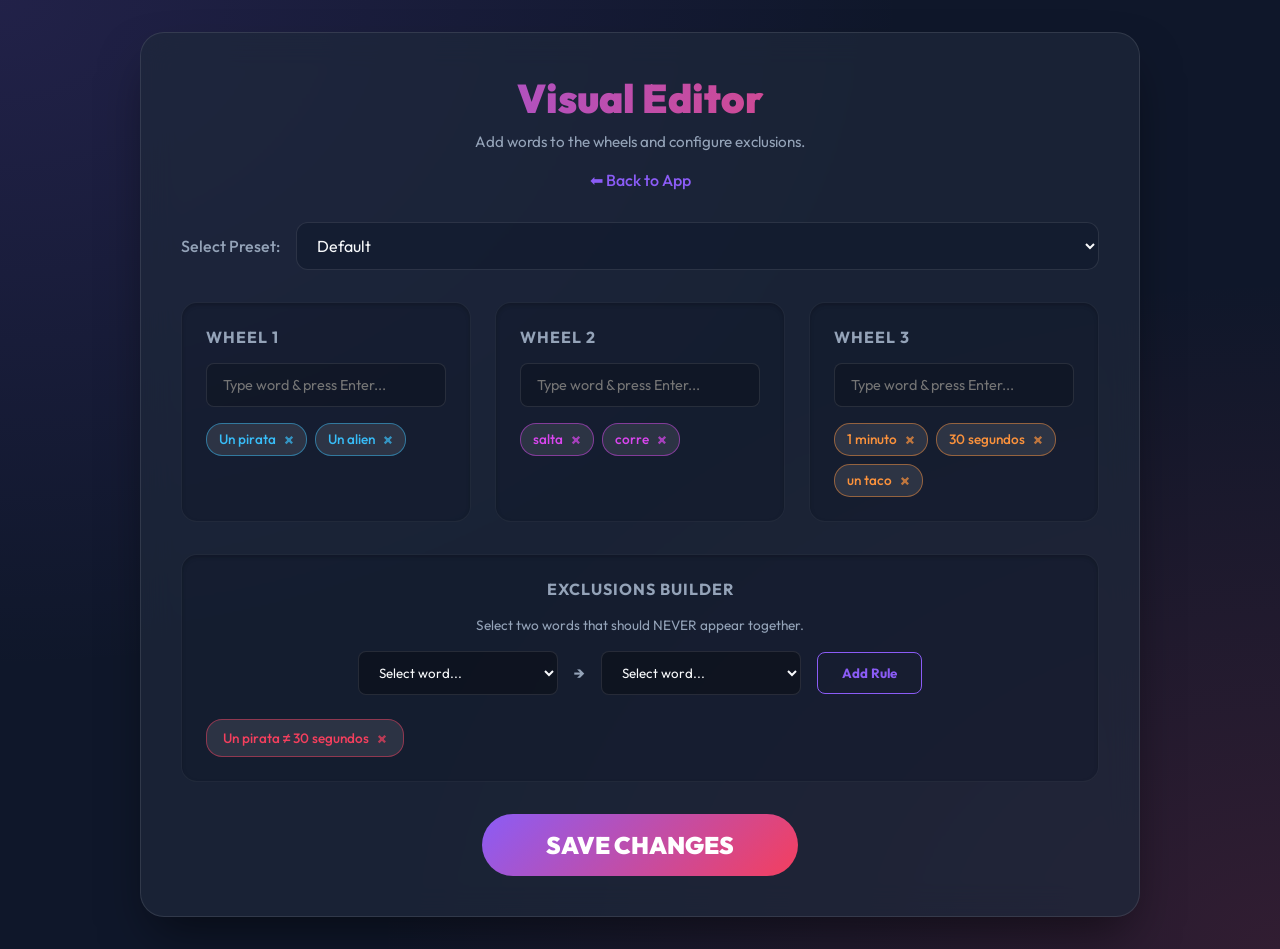
==== editor.html @ 590ff218 "Initial commit: PhraseWheelApp Web App conversion" ====
<!DOCTYPE html>
<html lang="en">
<head>
    <meta charset="UTF-8">
    <meta name="viewport" content="width=device-width, initial-scale=1.0">
    <title>Visual Editor - Spin Wheel App</title>
    <link rel="stylesheet" href="styles.css">
    <link href="https://fonts.googleapis.com/css2?family=Outfit:wght@300;500;700;900&display=swap" rel="stylesheet">
</head>
<body>
    <div class="app-container editor-container">
        <header>
            <h1>Visual Editor</h1>
            <p class="subtitle">Add words to the wheels and configure exclusions.</p>
            <a href="index.html" class="edit-link">⬅ Back to App</a>
        </header>

        <main>
            <div class="preset-selector" style="margin-bottom: 2rem;">
                <label for="editor-preset">Select Preset:</label>
                <select id="editor-preset">
                    <option value="default">Default</option>
                    <option value="preset1">Preset 1 (Masaje/Beso)</option>
                    <option value="preset2">Preset 2 (Posiciones)</option>
                </select>
            </div>
            
            <div class="editor-grid">
                <!-- Wheel 1 -->
                <div class="editor-box">
                    <h3>Wheel 1</h3>
                    <div class="chip-input-container">
                        <input type="text" id="input-w1" placeholder="Type word & press Enter..." class="chip-input">
                    </div>
                    <div class="chip-list" id="chips-w1"></div>
                </div>

                <!-- Wheel 2 -->
                <div class="editor-box">
                    <h3>Wheel 2</h3>
                    <div class="chip-input-container">
                        <input type="text" id="input-w2" placeholder="Type word & press Enter..." class="chip-input">
                    </div>
                    <div class="chip-list" id="chips-w2"></div>
                </div>

                <!-- Wheel 3 -->
                <div class="editor-box">
                    <h3>Wheel 3</h3>
                    <div class="chip-input-container">
                        <input type="text" id="input-w3" placeholder="Type word & press Enter..." class="chip-input">
                    </div>
                    <div class="chip-list" id="chips-w3"></div>
                </div>
            </div>

            <div class="editor-box exclusions-box">
                <h3>Exclusions Builder</h3>
                <p class="subtitle" style="font-size: 0.85rem; margin-bottom: 1rem;">Select two words that should NEVER appear together.</p>
                <div class="exclusion-controls">
                    <select id="exc-dropdown-1" class="exc-select">
                        <option value="">Select first word...</option>
                    </select>
                    <span class="exc-arrow">→</span>
                    <select id="exc-dropdown-2" class="exc-select">
                        <option value="">Select second word...</option>
                    </select>
                    <button id="add-exclusion-btn" class="btn-add">Add Rule</button>
                </div>
                <div class="chip-list" id="chips-exc" style="margin-top: 1.5rem;"></div>
            </div>
            
            <div style="display:flex; justify-content:center; align-items:center; flex-direction:column; margin-top: 2rem;">
                <button id="save-button" class="btn-spin" style="width: auto; padding: 1rem 4rem;">
                    <span class="btn-text">SAVE CHANGES</span>
                    <div class="btn-glow"></div>
                </button>
                <div id="save-message" class="hidden" style="color: #4ade80; text-align: center; margin-top: 1rem; font-weight: bold;">Saved successfully!</div>
            </div>
        </main>
    </div>

    <script src="editor.js"></script>
</body>
</html>
---- styles.css ----
:root {
    --bg-color: #0f172a;
    --card-bg: rgba(30, 41, 59, 0.7);
    --primary: #8b5cf6;
    --primary-hover: #7c3aed;
    --accent: #f43f5e;
    --text-main: #f8fafc;
    --text-muted: #94a3b8;
    --error: #ef4444;
}

* {
    margin: 0;
    padding: 0;
    box-sizing: border-box;
    font-family: "Outfit", sans-serif;
}

body {
    background-color: var(--bg-color);
    background-image: 
        radial-gradient(at 0% 0%, rgba(139, 92, 246, 0.15) 0px, transparent 50%),
        radial-gradient(at 100% 100%, rgba(244, 63, 94, 0.15) 0px, transparent 50%);
    color: var(--text-main);
    min-height: 100vh;
    display: flex;
    justify-content: center;
    align-items: center;
    padding: 2rem;
}

.app-container {
    width: 100%;
    max-width: 800px;
    background: var(--card-bg);
    backdrop-filter: blur(16px);
    -webkit-backdrop-filter: blur(16px);
    border: 1px solid rgba(255, 255, 255, 0.1);
    border-radius: 24px;
    padding: 2.5rem;
    box-shadow: 0 25px 50px -12px rgba(0, 0, 0, 0.5);
    display: flex;
    flex-direction: column;
    gap: 2rem;
}

header {
    text-align: center;
}

h1 {
    font-size: 2.5rem;
    font-weight: 900;
    background: linear-gradient(to right, var(--primary), var(--accent));
    -webkit-background-clip: text;
    -webkit-text-fill-color: transparent;
    margin-bottom: 0.5rem;
}

.subtitle {
    color: var(--text-muted);
    font-size: 0.95rem;
    line-height: 1.5;
}

.subtitle span {
    font-size: 0.85rem;
    opacity: 0.8;
}

.controls-section {
    display: flex;
    flex-direction: column;
    gap: 1rem;
}

.preset-selector {
    display: flex;
    align-items: center;
    gap: 1rem;
}

.preset-selector label {
    font-weight: 500;
    color: var(--text-muted);
}

.preset-selector select {
    flex: 1;
    background: rgba(15, 23, 42, 0.5);
    border: 1px solid rgba(255, 255, 255, 0.1);
    color: var(--text-main);
    padding: 0.75rem 1rem;
    border-radius: 12px;
    font-size: 1rem;
    outline: none;
    transition: border-color 0.3s ease;
    cursor: pointer;
}

.preset-selector select:focus {
    border-color: var(--primary);
}

textarea {
    width: 100%;
    height: 120px;
    background: rgba(15, 23, 42, 0.5);
    border: 1px solid rgba(255, 255, 255, 0.1);
    color: var(--text-main);
    padding: 1rem;
    border-radius: 12px;
    font-size: 1rem;
    resize: vertical;
    outline: none;
    transition: border-color 0.3s ease;
}

textarea:focus {
    border-color: var(--primary);
}

.error {
    color: var(--error);
    background: rgba(239, 68, 68, 0.1);
    padding: 0.75rem;
    border-radius: 8px;
    font-size: 0.9rem;
    text-align: center;
    font-weight: 500;
    border: 1px solid rgba(239, 68, 68, 0.2);
}

.hidden {
    display: none !important;
}

.wheels-container {
    display: flex;
    gap: 1rem;
    justify-content: space-between;
}

.wheel {
    flex: 1;
    height: 140px;
    background: linear-gradient(145deg, rgba(255,255,255,0.05), rgba(255,255,255,0.01));
    border: 1px solid rgba(255, 255, 255, 0.1);
    border-radius: 16px;
    display: flex;
    justify-content: center;
    align-items: center;
    position: relative;
    overflow: hidden;
    box-shadow: inset 0 4px 6px rgba(0, 0, 0, 0.2);
}

.wheel-content {
    font-size: 1.5rem;
    font-weight: 700;
    text-align: center;
    padding: 1rem;
    transition: transform 0.1s ease-out;
}

.blur {
    filter: blur(2px);
    opacity: 0.8;
}

.timer-section {
    text-align: center;
    min-height: 60px;
}

#timer-display {
    font-size: 3.5rem;
    font-weight: 900;
    color: var(--accent);
    text-shadow: 0 0 20px rgba(244, 63, 94, 0.4);
    font-variant-numeric: tabular-nums;
}

.btn-spin {
    position: relative;
    background: linear-gradient(135deg, var(--primary), var(--accent));
    color: white;
    border: none;
    padding: 1.25rem 3rem;
    font-size: 1.5rem;
    font-weight: 900;
    border-radius: 50px;
    cursor: pointer;
    overflow: hidden;
    transition: transform 0.2s ease, box-shadow 0.2s ease;
    width: 60%;
    margin: 0 auto;
    display: block;
}

.btn-spin:hover:not(:disabled) {
    transform: translateY(-2px);
    box-shadow: 0 10px 25px -5px rgba(139, 92, 246, 0.5);
}

.btn-spin:active:not(:disabled) {
    transform: translateY(1px);
}

.btn-spin:disabled {
    background: #334155;
    color: #94a3b8;
    cursor: not-allowed;
    transform: none;
    box-shadow: none;
}

/* Animations */
@keyframes pulse {
    0%, 100% { opacity: 1; transform: scale(1); }
    50% { opacity: 0.8; transform: scale(0.98); }
}

.timer-running {
    animation: pulse 2s infinite;
}

@media (max-width: 600px) {
    .wheels-container {
        flex-direction: column;
    }
    
    .wheel {
        height: 100px;
    }
    
    .btn-spin {
        width: 100%;
    }
    
    .app-container {
        padding: 1.5rem;
    }
    
    h1 {
        font-size: 2rem;
    }
}

.edit-link {
    display: inline-block;
    margin-top: 1rem;
    color: var(--primary);
    text-decoration: none;
    font-weight: 500;
    transition: color 0.3s ease;
}
.edit-link:hover {
    color: var(--primary-hover);
}


/* Visual Editor Styles */
.editor-container {
    max-width: 1000px;
}

.editor-grid {
    display: grid;
    grid-template-columns: repeat(3, 1fr);
    gap: 1.5rem;
    margin-bottom: 2rem;
}

.editor-box {
    background: rgba(15, 23, 42, 0.4);
    border: 1px solid rgba(255, 255, 255, 0.05);
    border-radius: 16px;
    padding: 1.5rem;
    box-shadow: inset 0 2px 4px rgba(0,0,0,0.2);
}

.editor-box h3 {
    margin-bottom: 1rem;
    color: var(--text-muted);
    font-size: 1rem;
    text-transform: uppercase;
    letter-spacing: 1px;
}

.chip-input-container {
    margin-bottom: 1rem;
}

.chip-input {
    width: 100%;
    background: rgba(0, 0, 0, 0.2);
    border: 1px solid rgba(255, 255, 255, 0.1);
    color: var(--text-main);
    padding: 0.75rem 1rem;
    border-radius: 8px;
    font-size: 0.9rem;
    outline: none;
    transition: border-color 0.3s;
}

.chip-input:focus {
    border-color: var(--primary);
}

.chip-list {
    display: flex;
    flex-wrap: wrap;
    gap: 0.5rem;
}

.chip {
    display: inline-flex;
    align-items: center;
    background: rgba(255, 255, 255, 0.1);
    padding: 0.25rem 0.75rem;
    border-radius: 16px;
    font-size: 0.85rem;
    font-weight: 500;
    border: 1px solid transparent;
}

.chip-w1 { border-color: rgba(56, 189, 248, 0.5); color: #38bdf8; }
.chip-w2 { border-color: rgba(217, 70, 239, 0.5); color: #d946ef; }
.chip-w3 { border-color: rgba(251, 146, 60, 0.5); color: #fb923c; }
.chip-exc { border-color: rgba(244, 63, 94, 0.5); color: #f43f5e; padding: 0.4rem 1rem; }

.chip-delete {
    margin-left: 0.5rem;
    cursor: pointer;
    opacity: 0.7;
    font-weight: bold;
    font-size: 1.1rem;
}

.chip-delete:hover {
    opacity: 1;
    color: white;
}

.exclusions-box {
    text-align: center;
}

.exclusion-controls {
    display: flex;
    justify-content: center;
    align-items: center;
    gap: 1rem;
    flex-wrap: wrap;
}

.exc-select {
    background: rgba(0, 0, 0, 0.3);
    border: 1px solid rgba(255, 255, 255, 0.1);
    color: var(--text-main);
    padding: 0.75rem 1rem;
    border-radius: 8px;
    outline: none;
    min-width: 200px;
}

.exc-arrow {
    color: var(--text-muted);
    font-weight: bold;
}

.btn-add {
    background: transparent;
    color: var(--primary);
    border: 1px solid var(--primary);
    padding: 0.75rem 1.5rem;
    border-radius: 8px;
    cursor: pointer;
    font-weight: bold;
    transition: all 0.2s;
}

.btn-add:hover {
    background: rgba(139, 92, 246, 0.2);
}

@media (max-width: 768px) {
    .editor-grid {
        grid-template-columns: 1fr;
    }
}
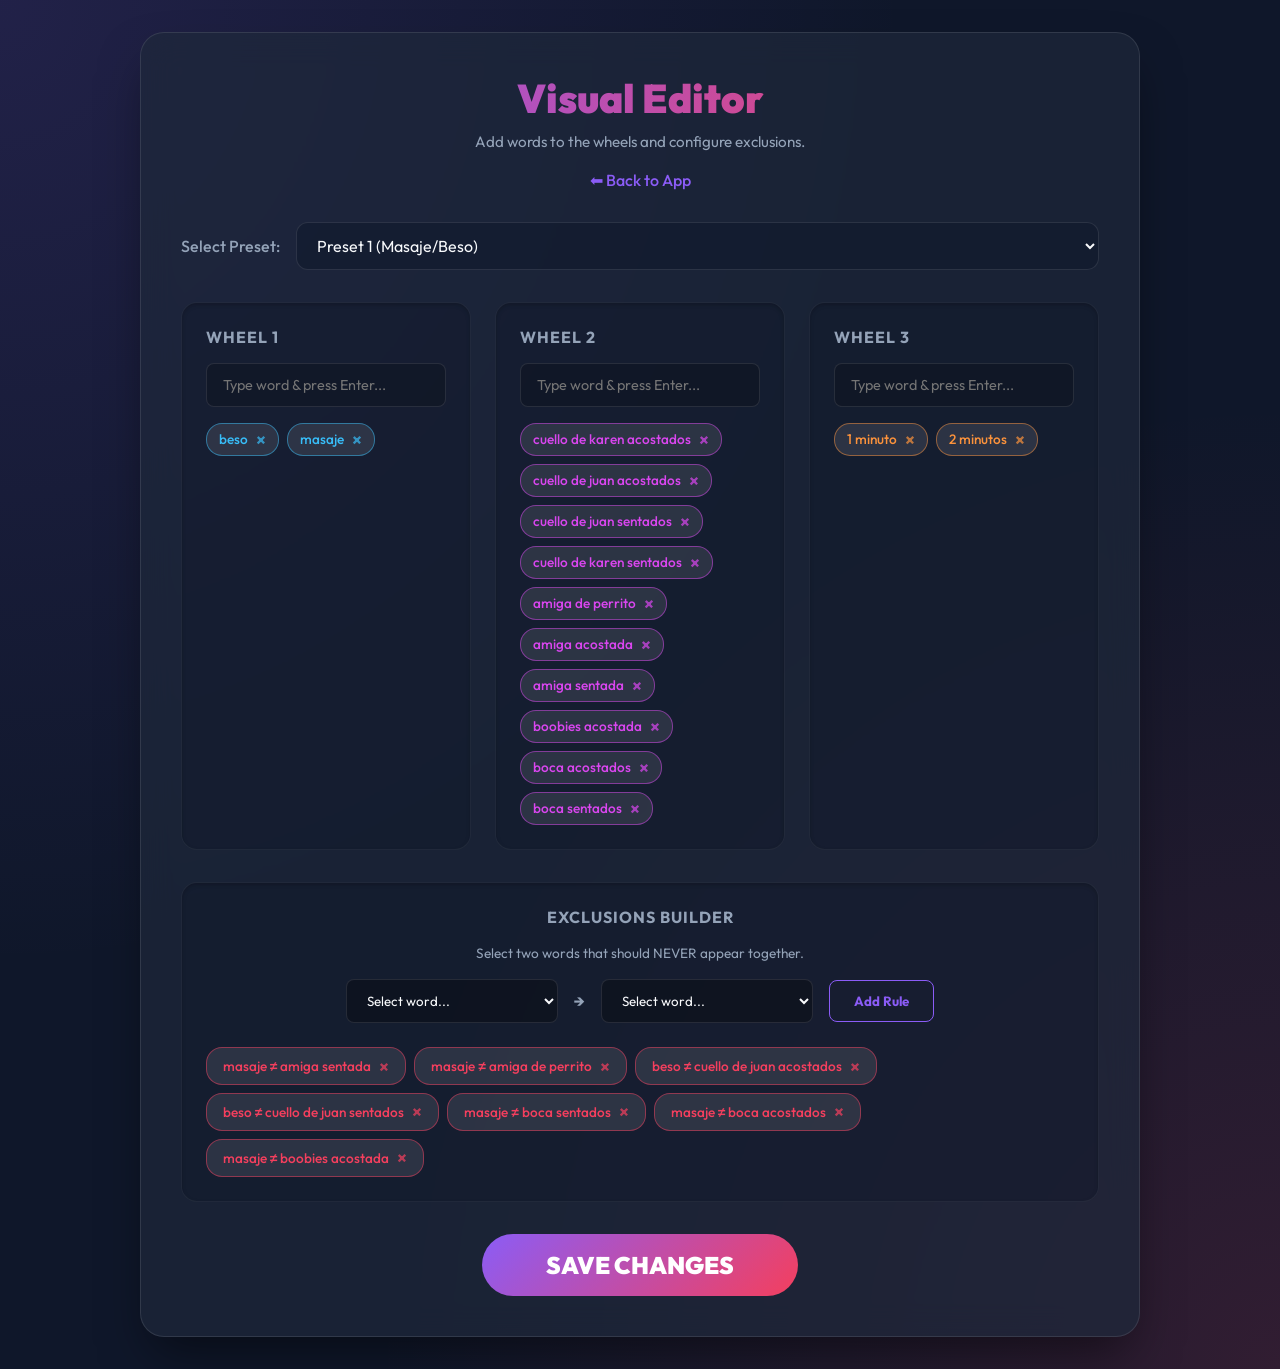
==== commit e1710c30: "Remove default preset and reduce spin time to 3s" ====
--- a/editor.html
+++ b/editor.html
@@ -19,7 +19,6 @@
             <div class="preset-selector" style="margin-bottom: 2rem;">
                 <label for="editor-preset">Select Preset:</label>
                 <select id="editor-preset">
-                    <option value="default">Default</option>
                     <option value="preset1">Preset 1 (Masaje/Beso)</option>
                     <option value="preset2">Preset 2 (Posiciones)</option>
                 </select>
